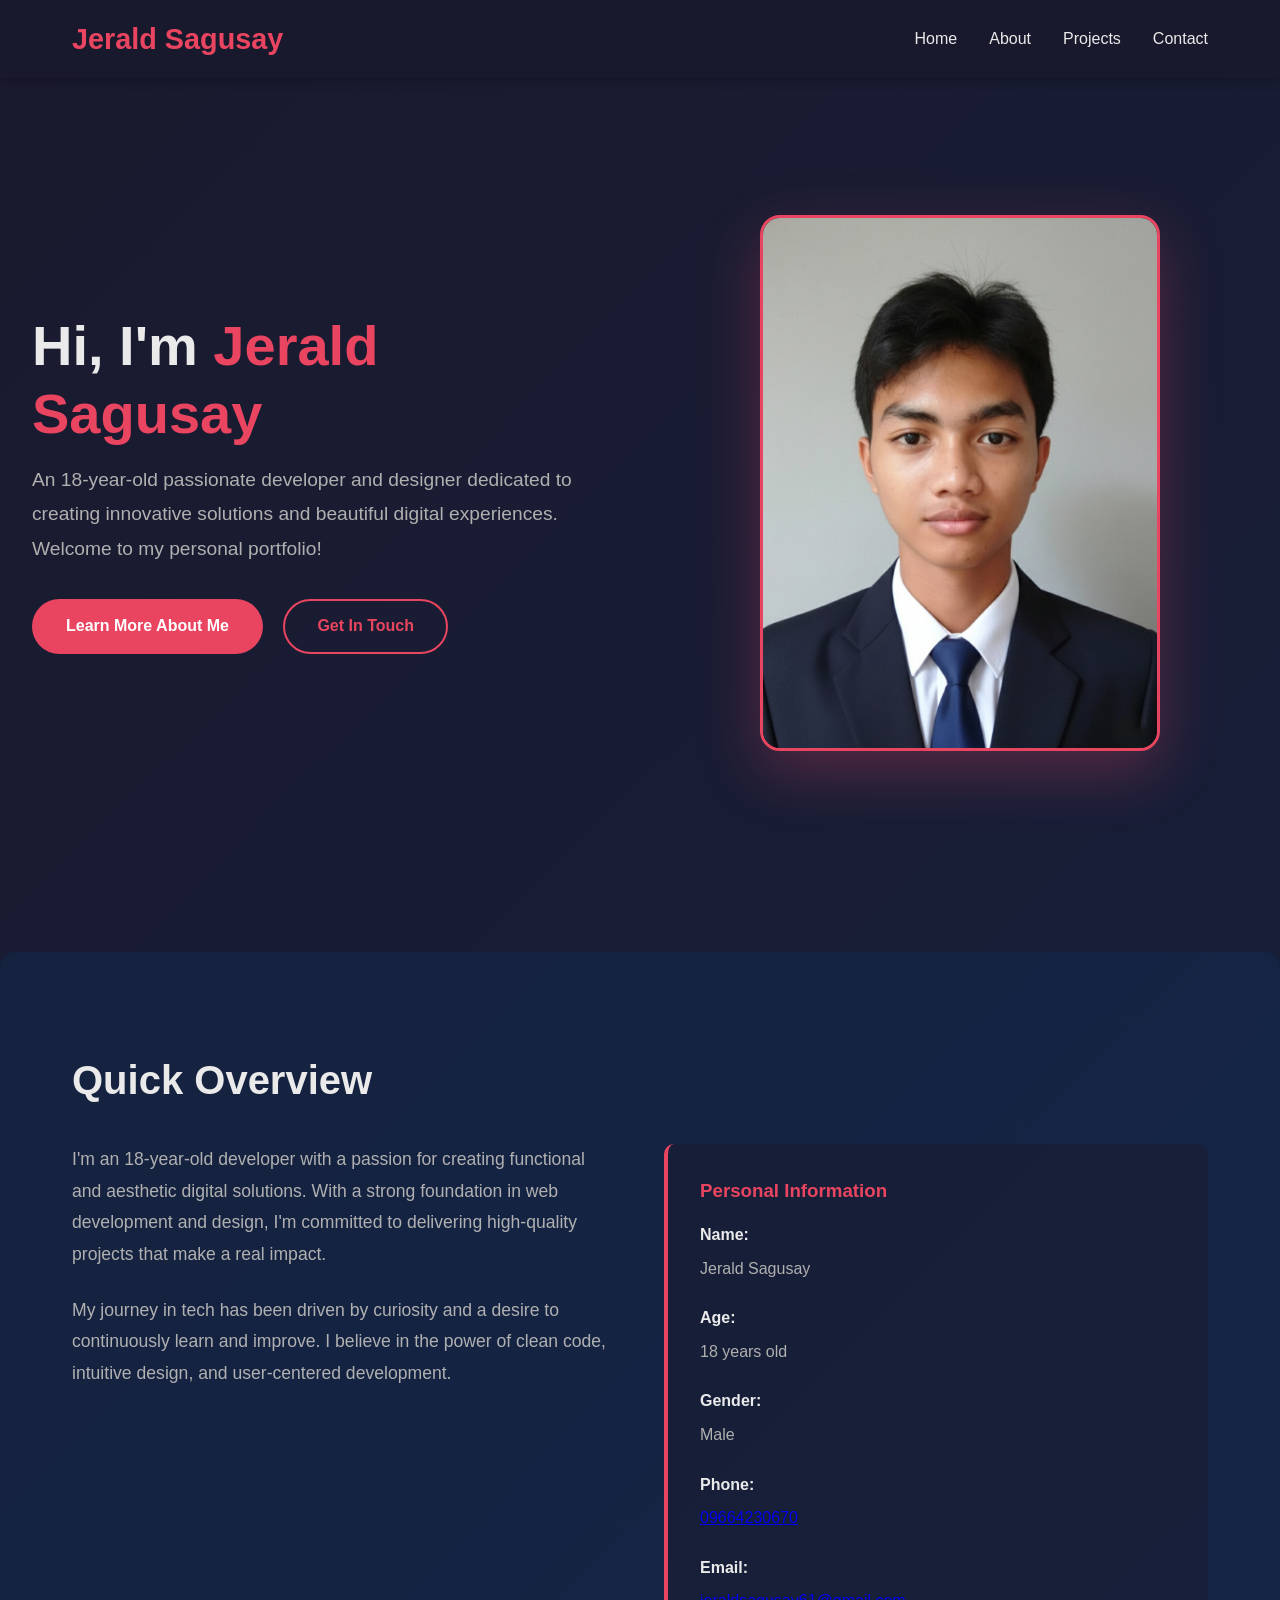
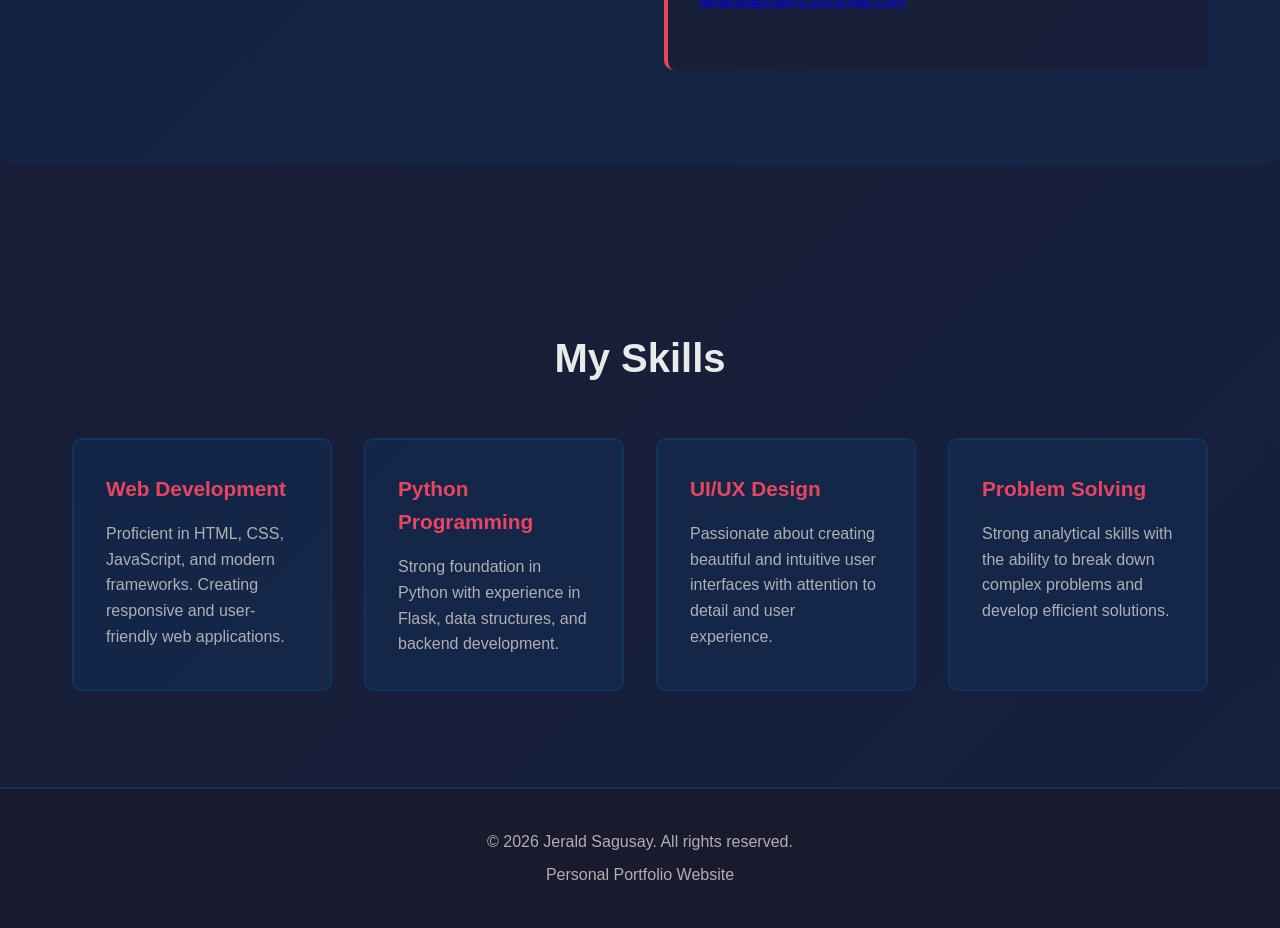
==== index.html @ 6642fd81 "Convert to static HTML for GitHub Pages and add documentation" ====
<!DOCTYPE html>
<html lang="en">
<head>
    <meta charset="UTF-8">
    <meta name="viewport" content="width=device-width, initial-scale=1.0">
    <title>Jerald Sagusay - Personal Portfolio</title>
    <link rel="stylesheet" href="static/css/style.css">
</head>
<body>
    <!-- Navigation -->
    <nav>
        <div class="container">
            <a href="index.html" class="logo">Jerald Sagusay</a>
            <ul>
                <li><a href="index.html">Home</a></li>
                <li><a href="about.html">About</a></li>
                <li><a href="projects.html">Projects</a></li>
                <li><a href="contact.html">Contact</a></li>
            </ul>
        </div>
    </nav>

    <!-- Main Content -->
    <section class="hero">
        <div class="hero-content">
            <h1>Hi, I'm <span class="highlight">Jerald Sagusay</span></h1>
            <p>An 18-year-old passionate developer and designer dedicated to creating innovative solutions and beautiful digital experiences. Welcome to my personal portfolio!</p>
            <div>
                <a href="about.html" class="btn btn-primary">Learn More About Me</a>
                <a href="contact.html" class="btn btn-secondary">Get In Touch</a>
            </div>
        </div>
        <div class="hero-image">
            <img src="static/images/profile.jpg" alt="Jerald Sagusay Profile Picture">
        </div>
    </section>

    <section class="about">
        <div class="container">
            <h2>Quick Overview</h2>
            <div class="about-content">
                <div class="about-text">
                    <p>I'm an 18-year-old developer with a passion for creating functional and aesthetic digital solutions. With a strong foundation in web development and design, I'm committed to delivering high-quality projects that make a real impact.</p>
                    <p>My journey in tech has been driven by curiosity and a desire to continuously learn and improve. I believe in the power of clean code, intuitive design, and user-centered development.</p>
                </div>
                <div class="info-box">
                    <h3>Personal Information</h3>
                    <div class="info-item">
                        <strong>Name:</strong>
                        <p>Jerald Sagusay</p>
                    </div>
                    <div class="info-item">
                        <strong>Age:</strong>
                        <p>18 years old</p>
                    </div>
                    <div class="info-item">
                        <strong>Gender:</strong>
                        <p>Male</p>
                    </div>
                    <div class="info-item">
                        <strong>Phone:</strong>
                        <p><a href="tel:09664230670">09664230670</a></p>
                    </div>
                    <div class="info-item">
                        <strong>Email:</strong>
                        <p><a href="mailto:jeraldsagusay61@gmail.com">jeraldsagusay61@gmail.com</a></p>
                    </div>
                </div>
            </div>
        </div>
    </section>

    <section class="skills">
        <div class="container">
            <h2>My Skills</h2>
            <div class="skills-grid">
                <div class="skill-card">
                    <h3>Web Development</h3>
                    <p>Proficient in HTML, CSS, JavaScript, and modern frameworks. Creating responsive and user-friendly web applications.</p>
                </div>
                <div class="skill-card">
                    <h3>Python Programming</h3>
                    <p>Strong foundation in Python with experience in Flask, data structures, and backend development.</p>
                </div>
                <div class="skill-card">
                    <h3>UI/UX Design</h3>
                    <p>Passionate about creating beautiful and intuitive user interfaces with attention to detail and user experience.</p>
                </div>
                <div class="skill-card">
                    <h3>Problem Solving</h3>
                    <p>Strong analytical skills with the ability to break down complex problems and develop efficient solutions.</p>
                </div>
            </div>
        </div>
    </section>

    <!-- Footer -->
    <footer>
        <p>&copy; 2026 Jerald Sagusay. All rights reserved.</p>
        <p>Personal Portfolio Website</p>
    </footer>
</body>
</html>
---- static/css/style.css ----
* {
    margin: 0;
    padding: 0;
    box-sizing: border-box;
}

:root {
    --primary-color: #1a1a2e;
    --secondary-color: #16213e;
    --accent-color: #0f3460;
    --highlight-color: #e94560;
    --text-light: #eaeaea;
    --text-dark: #1a1a2e;
    --border-color: #0f3460;
}

body {
    font-family: 'Segoe UI', Tahoma, Geneva, Verdana, sans-serif;
    line-height: 1.6;
    color: var(--text-light);
    background: linear-gradient(135deg, var(--primary-color) 0%, var(--secondary-color) 100%);
    min-height: 100vh;
}

/* Navigation */
nav {
    background: rgba(26, 26, 46, 0.95);
    padding: 1rem 0;
    position: sticky;
    top: 0;
    z-index: 100;
    box-shadow: 0 2px 10px rgba(0, 0, 0, 0.3);
}

nav .container {
    max-width: 1200px;
    margin: 0 auto;
    padding: 0 2rem;
    display: flex;
    justify-content: space-between;
    align-items: center;
}

nav .logo {
    font-size: 1.8rem;
    font-weight: bold;
    color: var(--highlight-color);
    text-decoration: none;
}

nav ul {
    list-style: none;
    display: flex;
    gap: 2rem;
}

nav a {
    color: var(--text-light);
    text-decoration: none;
    transition: color 0.3s ease;
    font-weight: 500;
}

nav a:hover {
    color: var(--highlight-color);
}

/* Container */
.container {
    max-width: 1200px;
    margin: 0 auto;
    padding: 0 2rem;
}

/* Hero Section */
.hero {
    display: flex;
    align-items: center;
    justify-content: space-between;
    min-height: 90vh;
    padding: 4rem 2rem;
    gap: 4rem;
}

.hero-content {
    flex: 1;
}

.hero h1 {
    font-size: 3.5rem;
    margin-bottom: 1rem;
    color: var(--text-light);
    line-height: 1.2;
}

.hero h1 .highlight {
    color: var(--highlight-color);
}

.hero p {
    font-size: 1.2rem;
    margin-bottom: 2rem;
    color: #b0b0b0;
    line-height: 1.8;
}

.hero-image {
    flex: 1;
    display: flex;
    justify-content: center;
    align-items: center;
}

.hero-image img {
    width: 100%;
    max-width: 400px;
    border-radius: 20px;
    box-shadow: 0 20px 60px rgba(233, 69, 96, 0.3);
    border: 3px solid var(--highlight-color);
    transition: transform 0.3s ease;
}

.hero-image img:hover {
    transform: scale(1.05);
}

/* Buttons */
.btn {
    display: inline-block;
    padding: 0.8rem 2rem;
    margin-right: 1rem;
    border-radius: 50px;
    text-decoration: none;
    font-weight: 600;
    transition: all 0.3s ease;
    border: 2px solid transparent;
    cursor: pointer;
}

.btn-primary {
    background: var(--highlight-color);
    color: white;
}

.btn-primary:hover {
    background: transparent;
    border-color: var(--highlight-color);
    color: var(--highlight-color);
}

.btn-secondary {
    background: transparent;
    color: var(--highlight-color);
    border-color: var(--highlight-color);
}

.btn-secondary:hover {
    background: var(--highlight-color);
    color: white;
}

/* About Section */
.about {
    padding: 6rem 2rem;
    background: rgba(15, 52, 96, 0.3);
    margin: 4rem 0;
    border-radius: 15px;
}

.about h2 {
    font-size: 2.5rem;
    margin-bottom: 2rem;
    color: var(--text-light);
}

.about-content {
    display: grid;
    grid-template-columns: 1fr 1fr;
    gap: 3rem;
}

.about-text p {
    margin-bottom: 1.5rem;
    font-size: 1.1rem;
    color: #b0b0b0;
    line-height: 1.8;
}

.info-box {
    background: rgba(26, 26, 46, 0.5);
    padding: 2rem;
    border-radius: 10px;
    border-left: 4px solid var(--highlight-color);
}

.info-box h3 {
    color: var(--highlight-color);
    margin-bottom: 1rem;
}

.info-item {
    margin-bottom: 1.5rem;
}

.info-item strong {
    color: var(--text-light);
}

.info-item p {
    color: #b0b0b0;
    margin-top: 0.5rem;
}

/* Skills Section */
.skills {
    padding: 6rem 2rem;
}

.skills h2 {
    font-size: 2.5rem;
    margin-bottom: 3rem;
    text-align: center;
    color: var(--text-light);
}

.skills-grid {
    display: grid;
    grid-template-columns: repeat(auto-fit, minmax(250px, 1fr));
    gap: 2rem;
}

.skill-card {
    background: rgba(15, 52, 96, 0.4);
    padding: 2rem;
    border-radius: 10px;
    border: 2px solid var(--border-color);
    transition: all 0.3s ease;
}

.skill-card:hover {
    background: rgba(233, 69, 96, 0.1);
    border-color: var(--highlight-color);
    transform: translateY(-5px);
}

.skill-card h3 {
    color: var(--highlight-color);
    margin-bottom: 1rem;
    font-size: 1.3rem;
}

.skill-card p {
    color: #b0b0b0;
    line-height: 1.6;
}

/* Projects Section */
.projects {
    padding: 6rem 2rem;
    background: rgba(15, 52, 96, 0.3);
}

.projects h2 {
    font-size: 2.5rem;
    margin-bottom: 3rem;
    text-align: center;
    color: var(--text-light);
}

.projects-grid {
    display: grid;
    grid-template-columns: repeat(auto-fit, minmax(300px, 1fr));
    gap: 2rem;
}

.project-card {
    background: rgba(26, 26, 46, 0.7);
    border-radius: 10px;
    overflow: hidden;
    border: 2px solid var(--border-color);
    transition: all 0.3s ease;
}

.project-card:hover {
    border-color: var(--highlight-color);
    box-shadow: 0 10px 30px rgba(233, 69, 96, 0.2);
}

.project-image {
    width: 100%;
    height: 200px;
    background: linear-gradient(135deg, var(--accent-color), var(--highlight-color));
    display: flex;
    align-items: center;
    justify-content: center;
    font-size: 3rem;
}

.project-content {
    padding: 2rem;
}

.project-content h3 {
    color: var(--highlight-color);
    margin-bottom: 1rem;
}

.project-content p {
    color: #b0b0b0;
    margin-bottom: 1.5rem;
}

/* Contact Section */
.contact {
    padding: 6rem 2rem;
    text-align: center;
}

.contact h2 {
    font-size: 2.5rem;
    margin-bottom: 2rem;
    color: var(--text-light);
}

.contact-info {
    display: grid;
    grid-template-columns: repeat(auto-fit, minmax(250px, 1fr));
    gap: 2rem;
    margin: 3rem 0;
}

.contact-card {
    background: rgba(15, 52, 96, 0.4);
    padding: 2rem;
    border-radius: 10px;
    border: 2px solid var(--border-color);
    transition: all 0.3s ease;
}

.contact-card:hover {
    border-color: var(--highlight-color);
    background: rgba(233, 69, 96, 0.1);
}

.contact-card h3 {
    color: var(--highlight-color);
    margin-bottom: 1rem;
}

.contact-card p {
    color: #b0b0b0;
    font-size: 1.1rem;
}

.contact-card a {
    color: var(--highlight-color);
    text-decoration: none;
    transition: color 0.3s ease;
}

.contact-card a:hover {
    text-decoration: underline;
}

/* Footer */
footer {
    background: rgba(26, 26, 46, 0.95);
    padding: 2rem;
    text-align: center;
    border-top: 2px solid var(--border-color);
    color: #b0b0b0;
}

footer p {
    margin: 0.5rem 0;
}

/* Responsive Design */
@media (max-width: 768px) {
    .hero {
        flex-direction: column;
        min-height: auto;
        padding: 2rem;
        gap: 2rem;
    }

    .hero h1 {
        font-size: 2.5rem;
    }

    .hero p {
        font-size: 1rem;
    }

    nav ul {
        gap: 1rem;
    }

    nav a {
        font-size: 0.9rem;
    }

    .about-content {
        grid-template-columns: 1fr;
    }

    .skills-grid {
        grid-template-columns: 1fr;
    }

    .projects-grid {
        grid-template-columns: 1fr;
    }

    .contact-info {
        grid-template-columns: 1fr;
    }
}
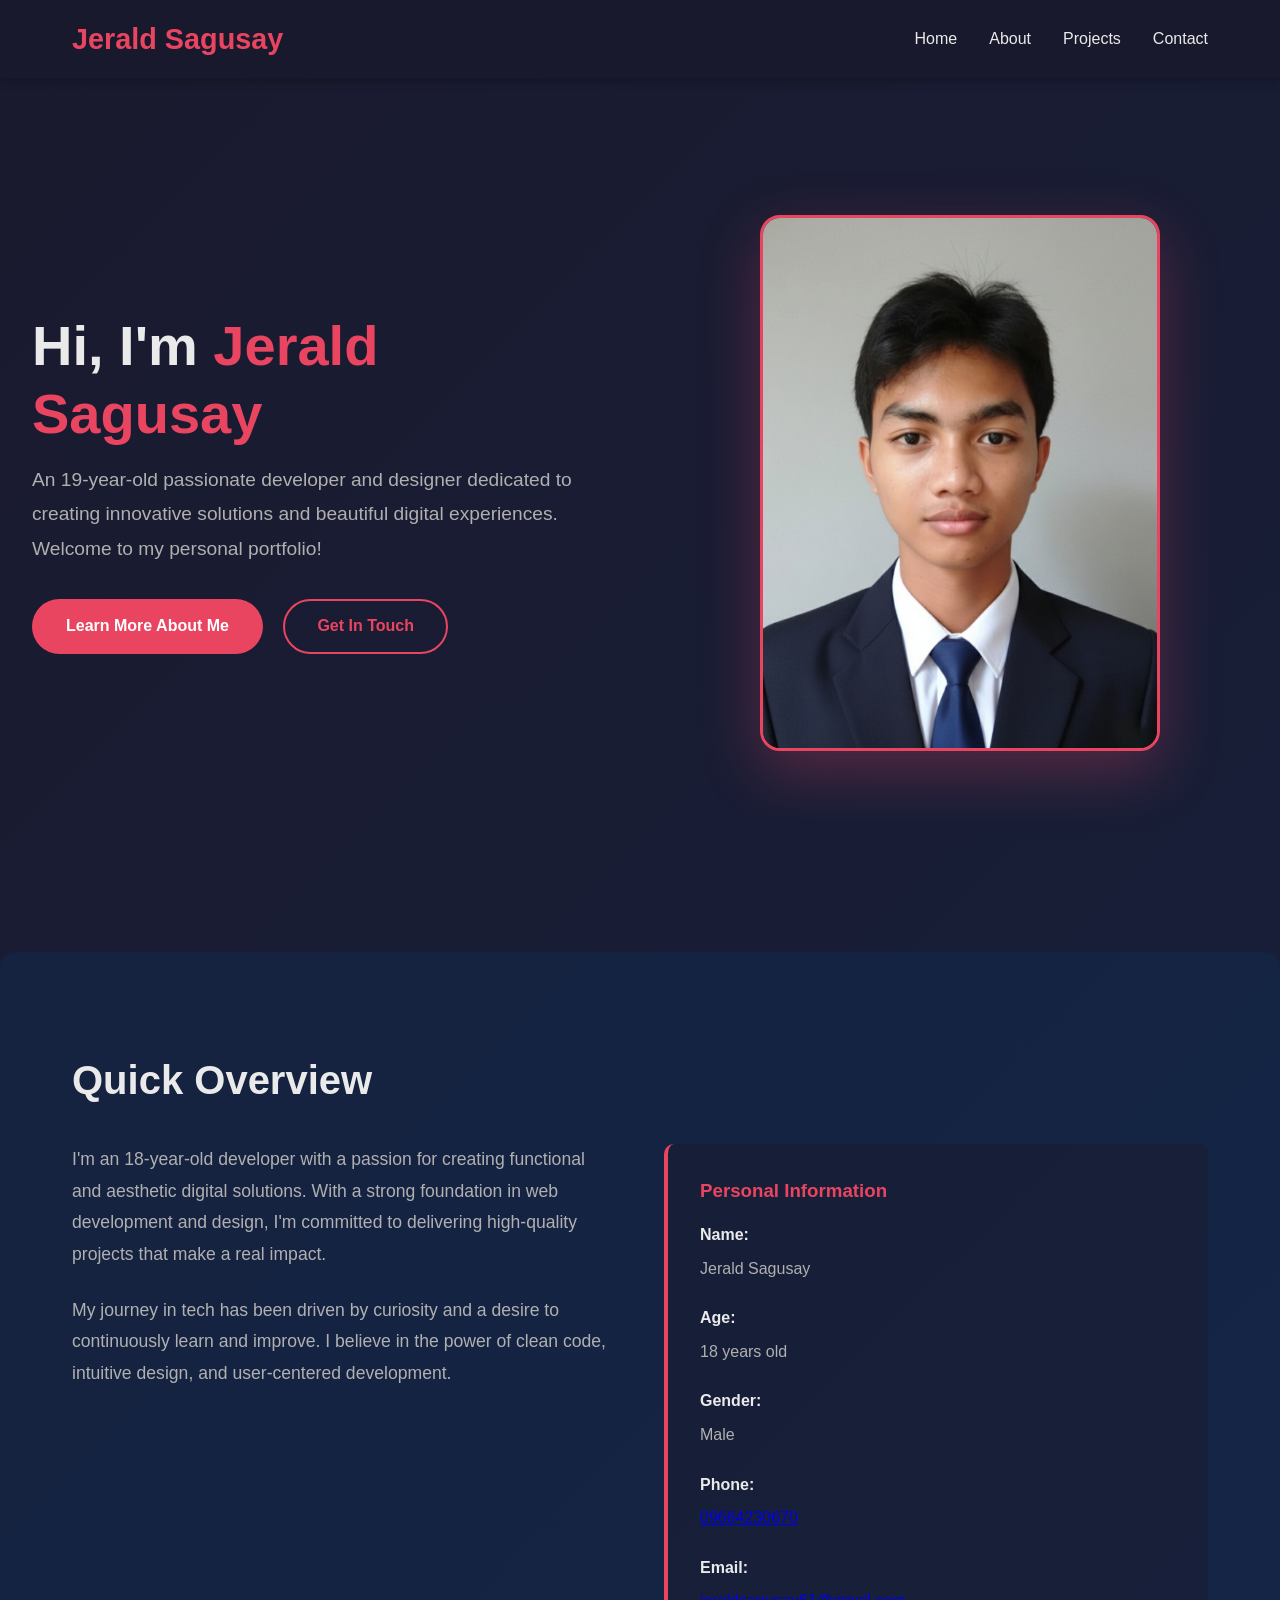
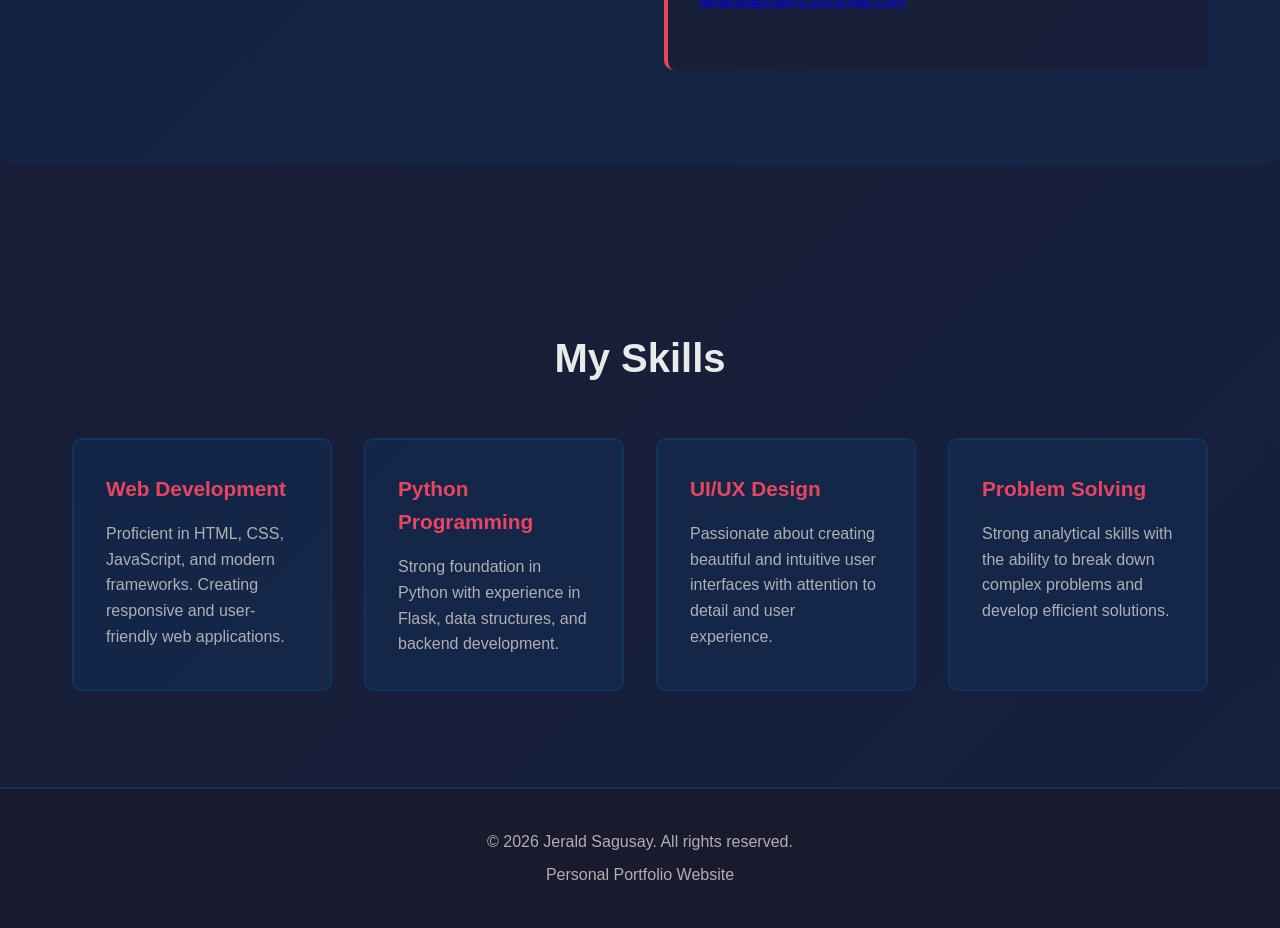
==== commit 3db4faa1: "Update age in portfolio description" ====
--- a/index.html
+++ b/index.html
@@ -24,7 +24,7 @@
     <section class="hero">
         <div class="hero-content">
             <h1>Hi, I'm <span class="highlight">Jerald Sagusay</span></h1>
-            <p>An 18-year-old passionate developer and designer dedicated to creating innovative solutions and beautiful digital experiences. Welcome to my personal portfolio!</p>
+            <p>An 19-year-old passionate developer and designer dedicated to creating innovative solutions and beautiful digital experiences. Welcome to my personal portfolio!</p>
             <div>
                 <a href="about.html" class="btn btn-primary">Learn More About Me</a>
                 <a href="contact.html" class="btn btn-secondary">Get In Touch</a>
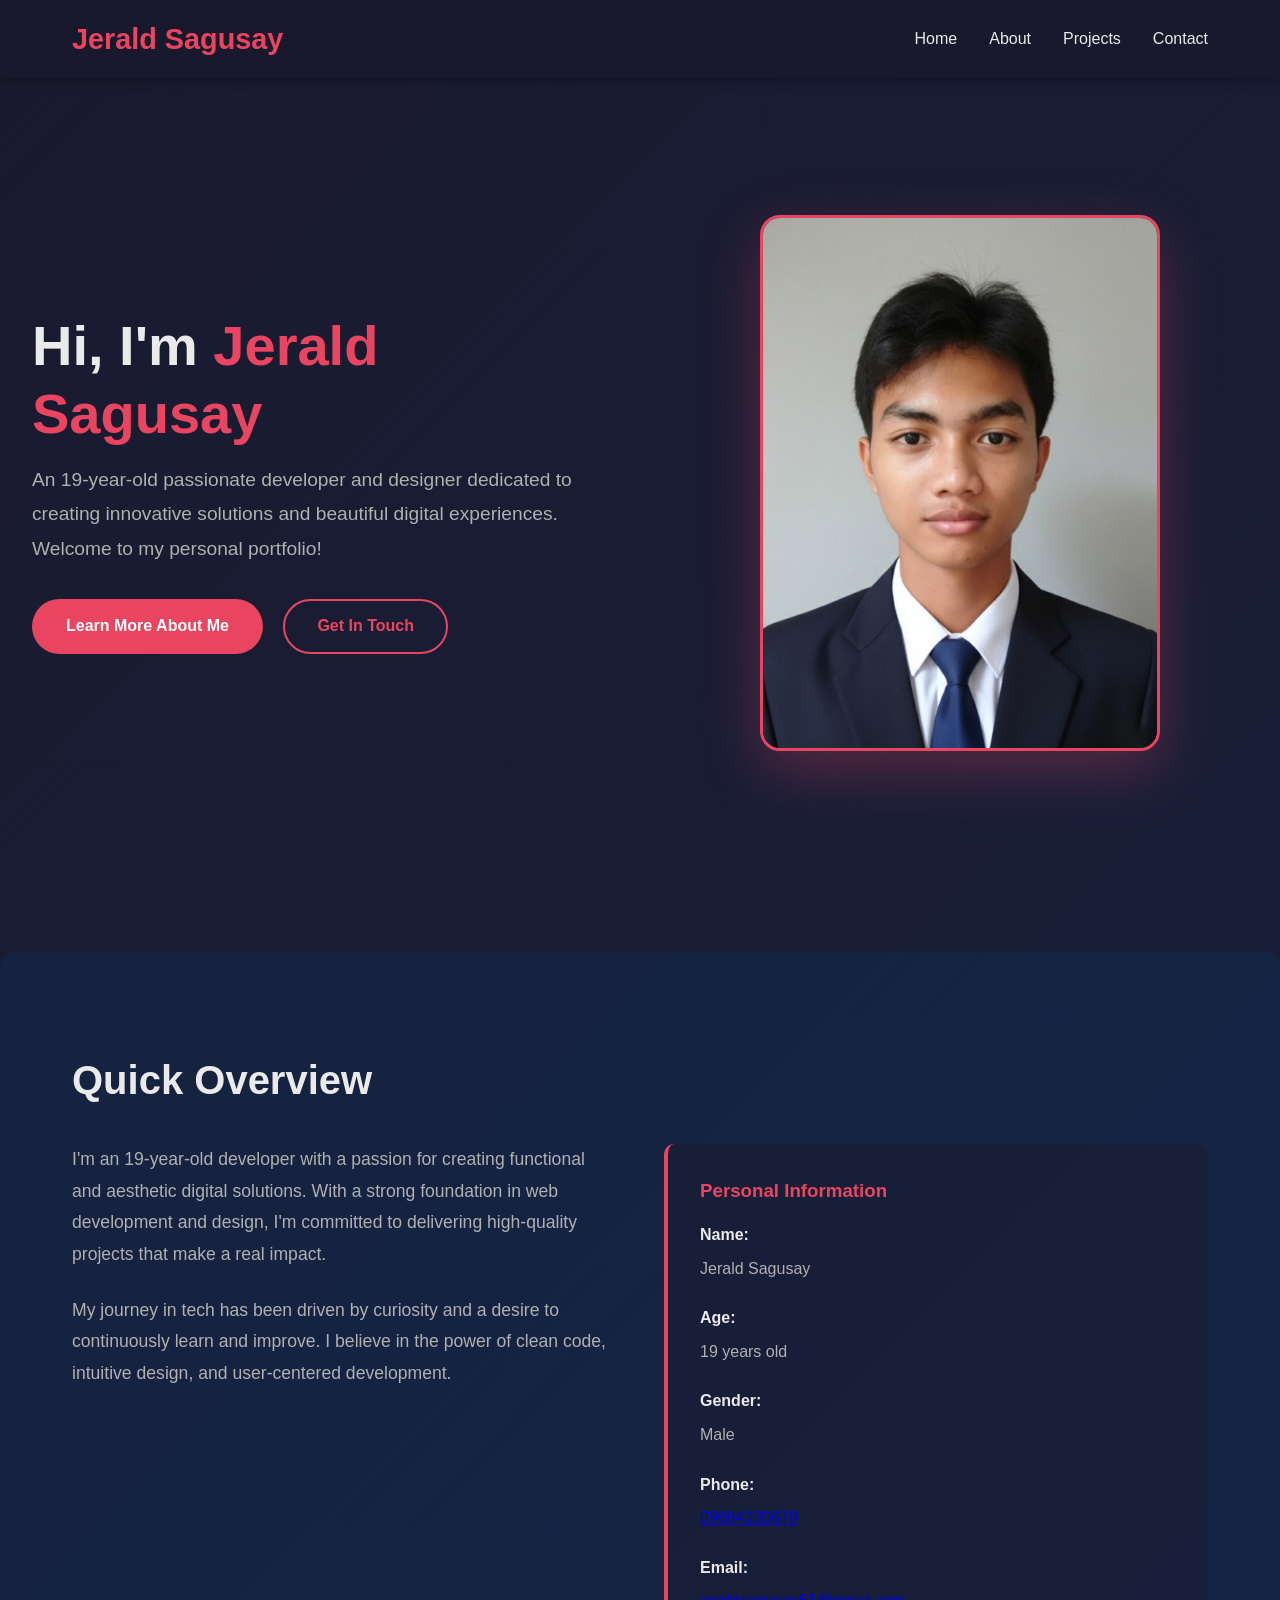
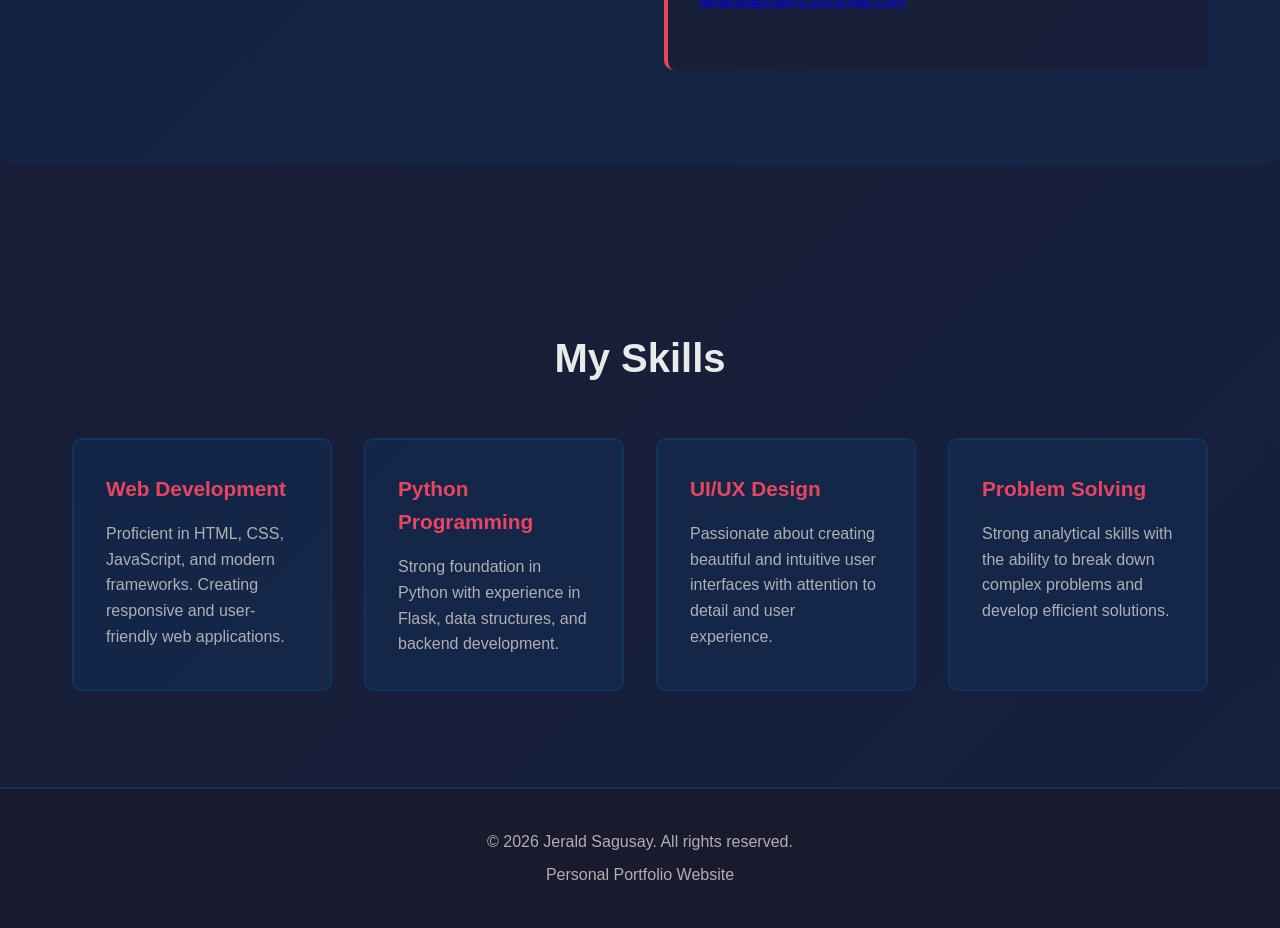
==== commit 0026ad58: "Update age from 18 to 19 in index.html" ====
--- a/index.html
+++ b/index.html
@@ -40,7 +40,7 @@
             <h2>Quick Overview</h2>
             <div class="about-content">
                 <div class="about-text">
-                    <p>I'm an 18-year-old developer with a passion for creating functional and aesthetic digital solutions. With a strong foundation in web development and design, I'm committed to delivering high-quality projects that make a real impact.</p>
+                    <p>I'm an 19-year-old developer with a passion for creating functional and aesthetic digital solutions. With a strong foundation in web development and design, I'm committed to delivering high-quality projects that make a real impact.</p>
                     <p>My journey in tech has been driven by curiosity and a desire to continuously learn and improve. I believe in the power of clean code, intuitive design, and user-centered development.</p>
                 </div>
                 <div class="info-box">
@@ -51,7 +51,7 @@
                     </div>
                     <div class="info-item">
                         <strong>Age:</strong>
-                        <p>18 years old</p>
+                        <p>19 years old</p>
                     </div>
                     <div class="info-item">
                         <strong>Gender:</strong>
